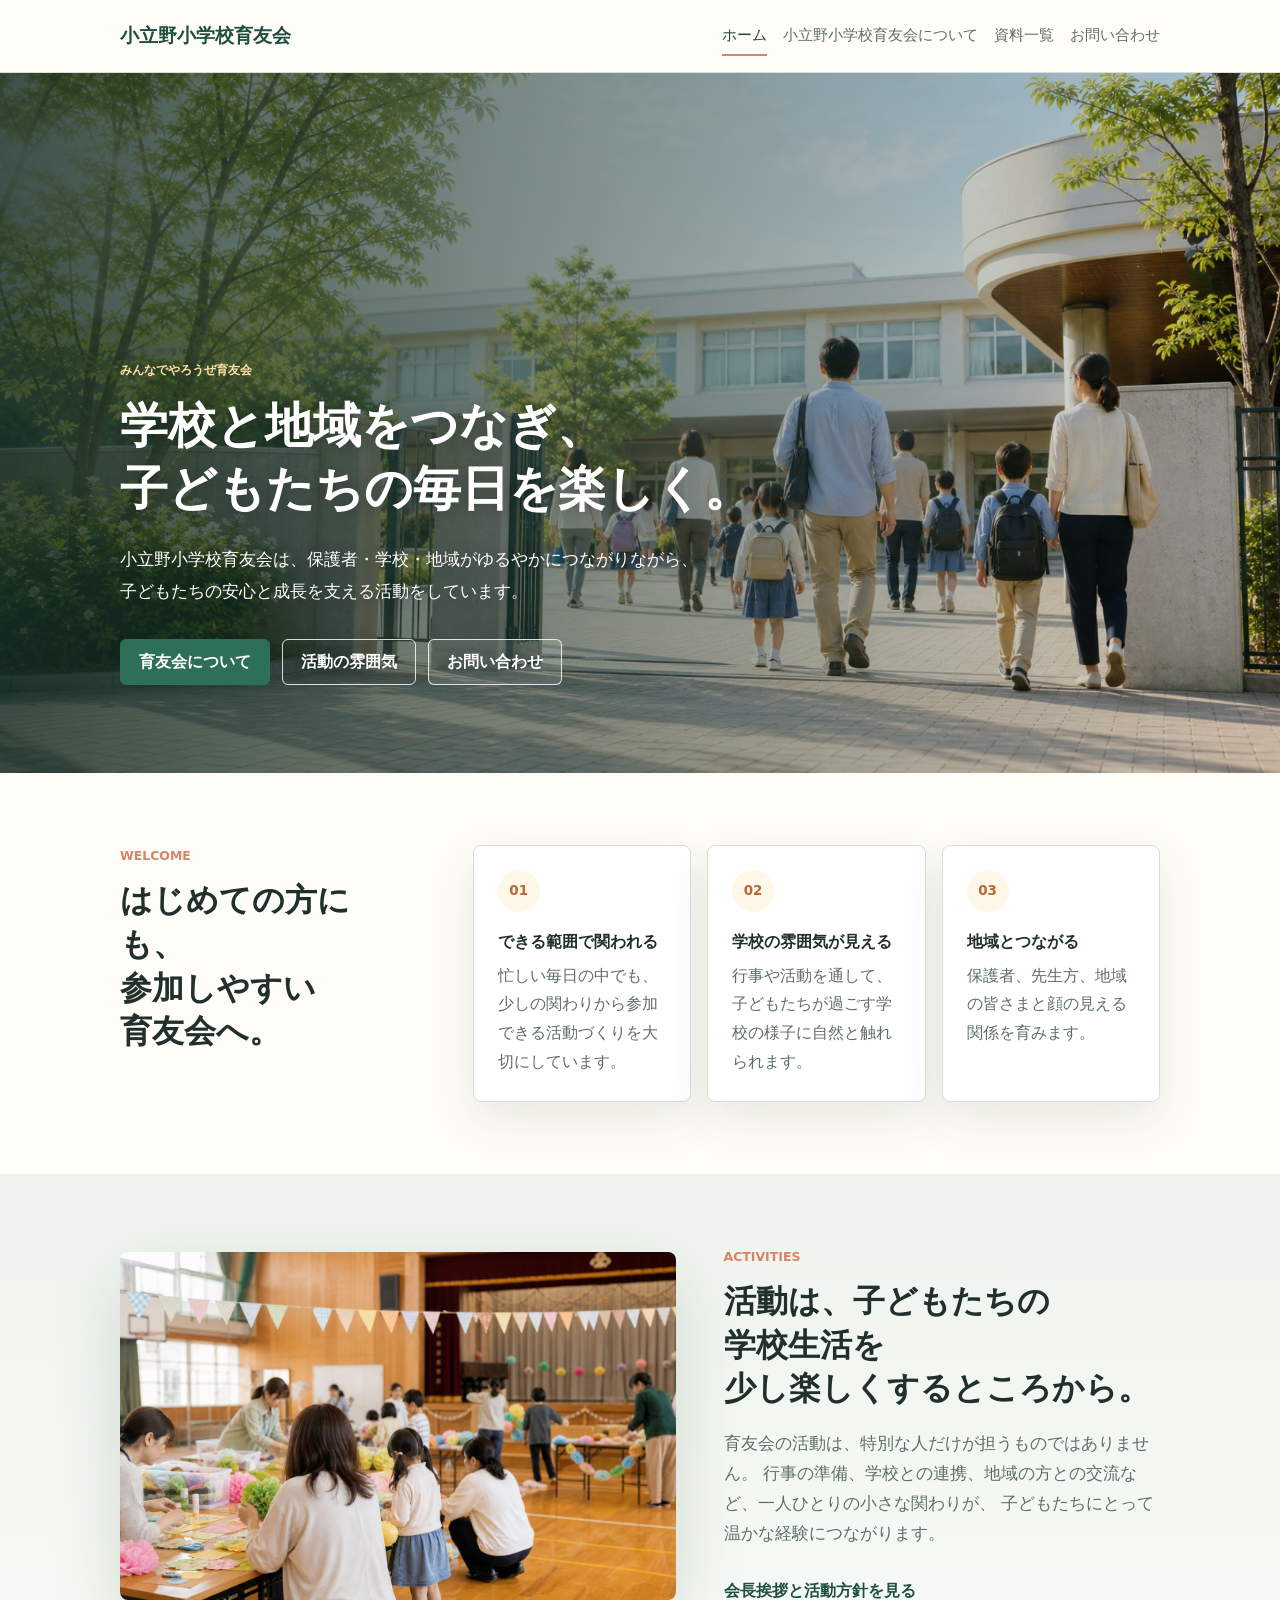
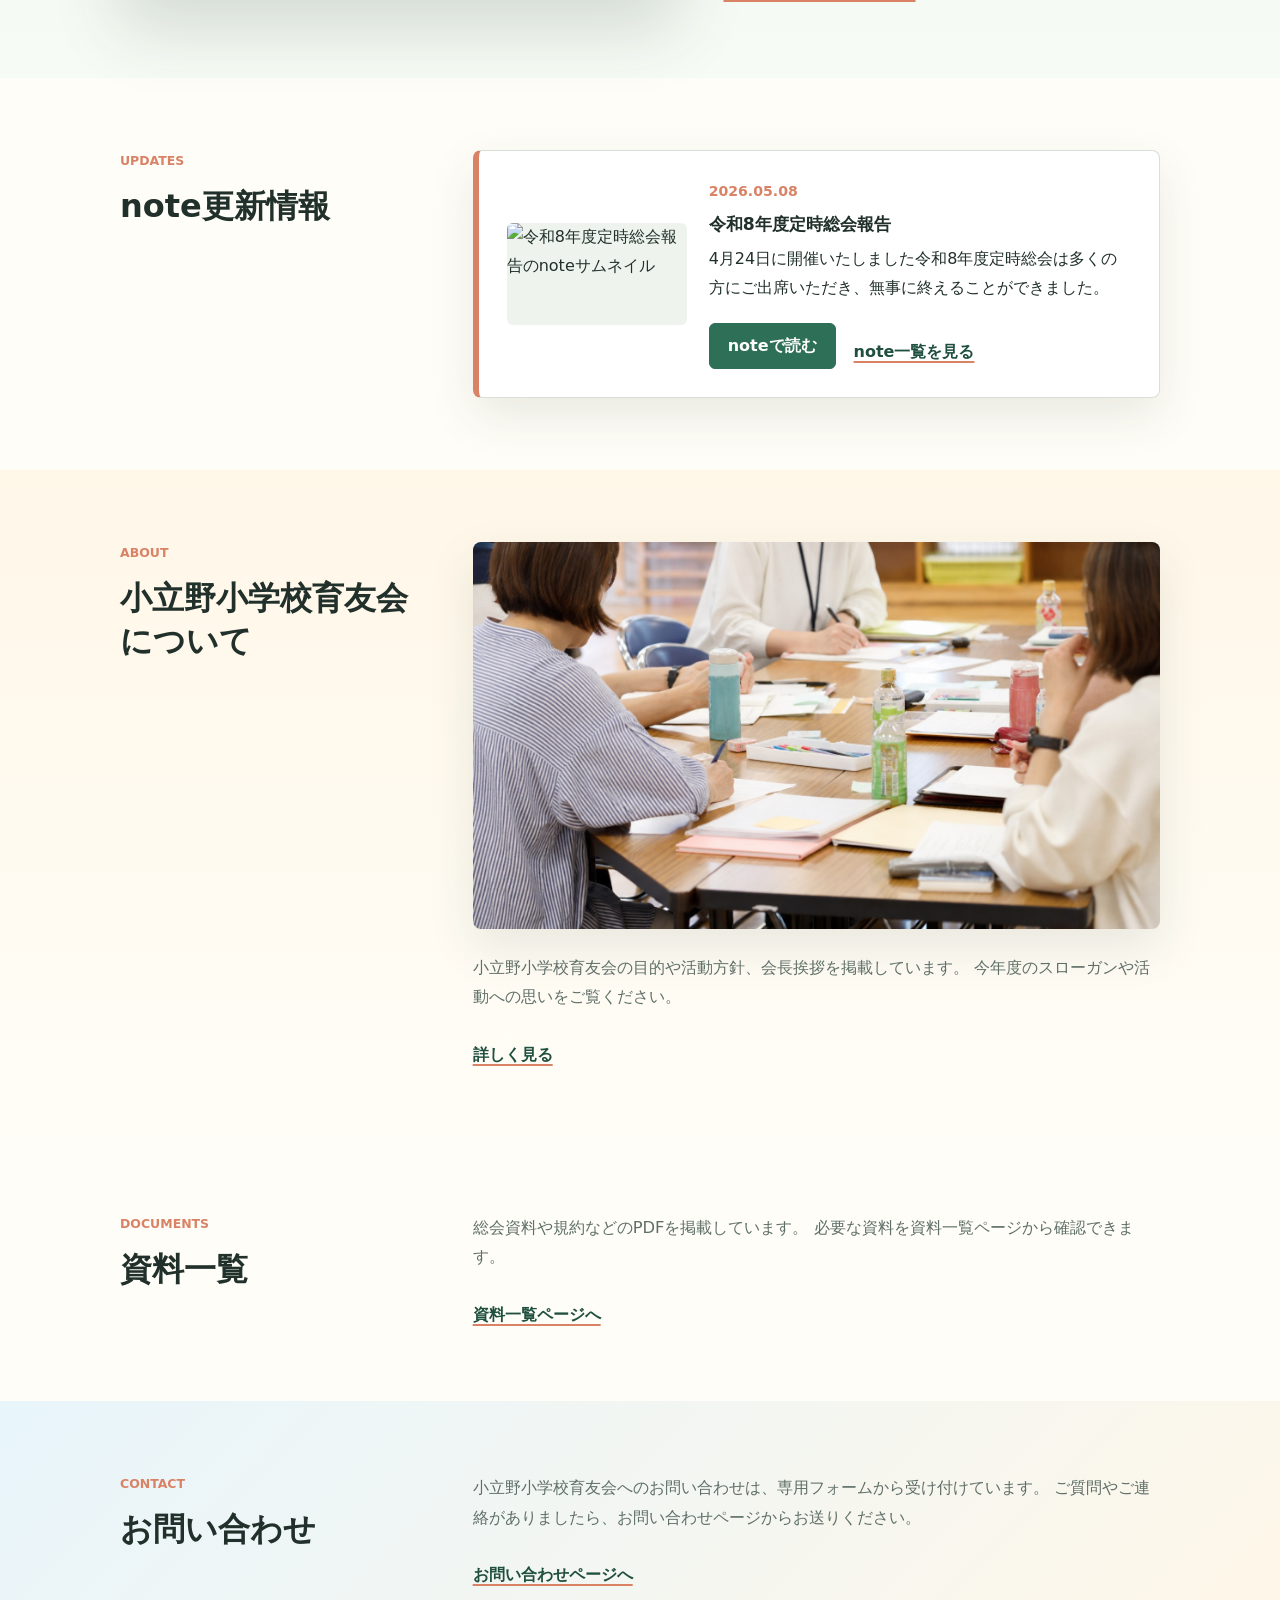
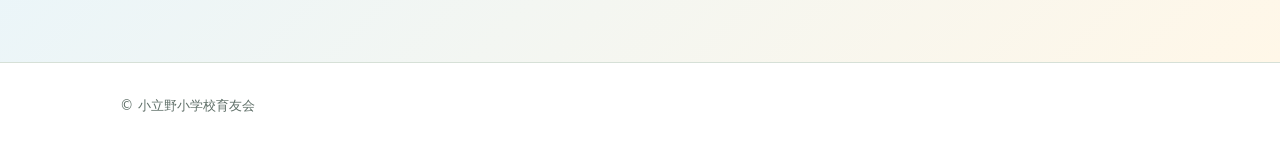
==== index.html @ 8ec5bdec "Add static GitHub Pages site" ====
<!doctype html>
<html lang="ja">
  <head>
    <meta charset="utf-8">
    <meta name="viewport" content="width=device-width, initial-scale=1">
    <title>小立野小学校育友会</title>
    <meta name="description" content="小立野小学校育友会の活動概要とnote更新情報をお知らせする公式サイトです。">
    <link rel="alternate" type="application/rss+xml" title="小立野小学校育友会 note RSS" href="https://note.com/kdtn_ikuyukai/rss/">
    <link rel="stylesheet" href="styles.css">
  </head>
  <body>
    <header class="site-header">
      <div class="container header-inner">
        <a class="site-title" href="index.html">小立野小学校育友会</a>
        <nav class="site-nav" aria-label="主要ナビゲーション">
          <a href="index.html" aria-current="page">ホーム</a>
          <a href="about.html">小立野小学校育友会について</a>
          <a href="assembly.html">資料一覧</a>
          <a href="contact.html">お問い合わせ</a>
        </nav>
      </div>
    </header>

    <main>
      <section class="hero photo-hero home-hero">
        <div class="container hero-inner">
          <div class="hero-content">
            <p class="eyebrow">みんなでやろうぜ育友会</p>
            <h1 class="hero-title">
              <span>学校と地域をつなぎ、</span>
              <span>子どもたちの毎日を楽しく。</span>
            </h1>
            <p class="lead">
             <span>小立野小学校育友会は、保護者・学校・地域がゆるやかにつながりながら、</span> <br>
            <span>子どもたちの安心と成長を支える活動をしています。</span>
            </p>
            <div class="hero-actions" aria-label="主要リンク">
              <a class="button primary" href="about.html">育友会について</a>
              <a class="button secondary" href="#activities">活動の雰囲気</a>
              <a class="button tertiary" href="contact.html">お問い合わせ</a>
            </div>
          </div>
        </div>
      </section>

      <section class="section welcome-section">
        <div class="container section-grid">
          <div>
            <p class="eyebrow">Welcome</p>
            <h2>
              <span>はじめての方にも、</span>
              <span>参加しやすい</span>
              <span>育友会へ。</span>
            </h2>
          </div>
          <div class="feature-grid">
            <article class="feature-card">
              <p class="feature-icon" aria-hidden="true">01</p>
              <h3>できる範囲で関われる</h3>
              <p>
                忙しい毎日の中でも、少しの関わりから参加できる活動づくりを大切にしています。
              </p>
            </article>
            <article class="feature-card">
              <p class="feature-icon" aria-hidden="true">02</p>
              <h3>学校の雰囲気が見える</h3>
              <p>
                行事や活動を通して、子どもたちが過ごす学校の様子に自然と触れられます。
              </p>
            </article>
            <article class="feature-card">
              <p class="feature-icon" aria-hidden="true">03</p>
              <h3>地域とつながる</h3>
              <p>
                保護者、先生方、地域の皆さまと顔の見える関係を育みます。
              </p>
            </article>
          </div>
        </div>
      </section>

      <section id="activities" class="section muted">
        <div class="container split-section">
          <figure class="feature-photo">
            <img
              src="assets/images/activity-event.jpg"
              alt="保護者や子どもたちが学校行事の準備をしている様子"
              loading="lazy"
            >
          </figure>
          <div class="split-copy">
            <p class="eyebrow">Activities</p>
            <h2>
              <span>活動は、子どもたちの</span>
              <span>学校生活を</span>
              <span>少し楽しくするところから。</span>
            </h2>
            <p>
              育友会の活動は、特別な人だけが担うものではありません。
              行事の準備、学校との連携、地域の方との交流など、一人ひとりの小さな関わりが、
              子どもたちにとって温かな経験につながります。
            </p>
            <a class="text-link" href="about.html">会長挨拶と活動方針を見る</a>
          </div>
        </div>
      </section>

      <section id="note-updates" class="section">
        <div class="container section-grid">
          <div>
            <p class="eyebrow">Updates</p>
            <h2>note更新情報</h2>
          </div>
          <div class="update-list" aria-label="note更新情報">
            <article class="update-item note-update">
              <img
                class="update-thumb"
                src="https://assets.st-note.com/production/uploads/images/277559378/rectangle_large_type_2_5aa1ab38d3e55c124d10f3d4bc63d85d.png?width=800"
                alt="令和8年度定時総会報告のnoteサムネイル"
                loading="lazy"
              >
              <div class="update-copy">
                <p class="update-date">2026.05.08</p>
                <h3>
                  <a href="https://note.com/kdtn_ikuyukai/n/n5128365d3890" target="_blank" rel="noopener">
                    令和8年度定時総会報告
                  </a>
                </h3>
                <p>
                  4月24日に開催いたしました令和8年度定時総会は多くの方にご出席いただき、無事に終えることができました。
                </p>
                <div class="update-actions" aria-label="note関連リンク">
                  <a class="button primary" href="https://note.com/kdtn_ikuyukai/n/n5128365d3890" target="_blank" rel="noopener">
                    noteで読む
                  </a>
                  <a class="text-link" href="https://note.com/kdtn_ikuyukai" target="_blank" rel="noopener">
                    note一覧を見る
                  </a>
                </div>
              </div>
            </article>
          </div>
        </div>
      </section>

      <section class="section soft-band">
        <div class="container section-grid">
          <div>
            <p class="eyebrow">About</p>
            <h2>
              <span>小立野小学校育友会</span>
              <span>について</span>
            </h2>
          </div>
          <div class="media-text">
            <figure class="section-photo">
              <img
                src="assets/images/activity-meeting.jpg"
                alt="育友会の打ち合わせをしている様子"
                loading="lazy"
              >
            </figure>
            <div class="text-block">
              <p>
                小立野小学校育友会の目的や活動方針、会長挨拶を掲載しています。
                今年度のスローガンや活動への思いをご覧ください。
              </p>
              <a class="text-link" href="about.html">詳しく見る</a>
            </div>
          </div>
        </div>
      </section>

      <section class="section">
        <div class="container section-grid">
          <div>
            <p class="eyebrow">Documents</p>
            <h2>資料一覧</h2>
          </div>
          <div class="text-block">
            <p>
              総会資料や規約などのPDFを掲載しています。
              必要な資料を資料一覧ページから確認できます。
            </p>
            <a class="text-link" href="assembly.html">資料一覧ページへ</a>
          </div>
        </div>
      </section>

      <section class="section cta-section">
        <div class="container section-grid">
          <div>
            <p class="eyebrow">Contact</p>
            <h2>お問い合わせ</h2>
          </div>
          <div class="text-block">
            <p>
              小立野小学校育友会へのお問い合わせは、専用フォームから受け付けています。
              ご質問やご連絡がありましたら、お問い合わせページからお送りください。
            </p>
            <a class="text-link" href="contact.html">お問い合わせページへ</a>
          </div>
        </div>
      </section>
    </main>

    <footer class="site-footer">
      <div class="container">
        <small>&copy; 小立野小学校育友会</small>
      </div>
    </footer>
  </body>
</html>
---- styles.css ----
:root {
  color-scheme: light;
  --color-text: #21302a;
  --color-muted: #5f6f68;
  --color-bg: #fbfcf8;
  --color-surface: #ffffff;
  --color-soft: #eef4ed;
  --color-cream: #fff7e8;
  --color-sky: #e8f5fb;
  --color-line: #d6e0d7;
  --color-primary: #2e6f57;
  --color-primary-dark: #1f4f3e;
  --color-accent: #b56a35;
  --color-coral: #d98265;
  --shadow-soft: 0 18px 48px rgba(34, 55, 45, 0.1);
  --shadow-lift: 0 28px 70px rgba(34, 55, 45, 0.16);
}

* {
  box-sizing: border-box;
}

body {
  margin: 0;
  background: #fffdf7;
  color: var(--color-text);
  font-family:
    system-ui,
    -apple-system,
    BlinkMacSystemFont,
    "Segoe UI",
    sans-serif;
  line-height: 1.8;
}

a {
  color: inherit;
}

.container {
  width: min(100% - 40px, 1040px);
  margin: 0 auto;
}

.site-header {
  position: sticky;
  top: 0;
  z-index: 10;
  background: rgba(255, 253, 247, 0.92);
  border-bottom: 1px solid var(--color-line);
  backdrop-filter: blur(12px);
}

.header-inner {
  display: flex;
  align-items: center;
  justify-content: space-between;
  min-height: 72px;
  gap: 24px;
}

.site-title {
  color: var(--color-primary-dark);
  font-size: 1.18rem;
  font-weight: 700;
  text-decoration: none;
  white-space: nowrap;
}

.site-nav {
  display: flex;
  flex-wrap: wrap;
  justify-content: flex-end;
  gap: 8px 16px;
  color: var(--color-muted);
  font-size: 0.92rem;
}

.site-nav a {
  border-bottom: 2px solid transparent;
  padding: 6px 0;
  text-decoration: none;
}

.site-nav a:hover,
.site-nav a:focus-visible,
.site-nav a[aria-current="page"] {
  color: var(--color-primary-dark);
  border-bottom-color: var(--color-coral);
}

.hero,
.page-heading {
  padding: 72px 0 64px;
  background:
    linear-gradient(135deg, rgba(238, 244, 237, 0.92), rgba(255, 255, 255, 0.7)),
    var(--color-soft);
}

.photo-hero {
  display: flex;
  align-items: flex-end;
  min-height: 700px;
  padding: 0;
  background-position: center;
  background-size: cover;
}

.home-hero {
  background-image:
    linear-gradient(90deg, rgba(19, 45, 35, 0.82), rgba(19, 45, 35, 0.5) 45%, rgba(19, 45, 35, 0.08)),
    url("assets/images/community-hero-v2.jpg");
}

.hero-content {
  width: 100%;
  padding: 88px 0;
}

.photo-hero .eyebrow,
.photo-hero h1,
.photo-hero .lead {
  color: #ffffff;
  text-shadow: 0 2px 18px rgba(0, 0, 0, 0.3);
}

.photo-hero .eyebrow {
  color: #ffe0a8;
}

.page-heading-photo {
  position: relative;
  overflow: hidden;
  background-position: center;
  background-size: cover;
}

.page-heading-photo::before {
  position: absolute;
  inset: 0;
  content: "";
  background: linear-gradient(90deg, rgba(255, 253, 247, 0.96), rgba(255, 253, 247, 0.72));
}

.page-heading-photo .container {
  position: relative;
}

.about-heading {
  background-image: url("assets/images/activity-event.jpg");
}

.documents-heading {
  background-image: url("assets/images/documents-heading.jpg");
  background-position: center 58%;
}

.contact-heading {
  background-image: url("assets/images/contact-desk.jpg");
}

.eyebrow {
  margin: 0 0 12px;
  color: var(--color-coral);
  font-size: 0.78rem;
  font-weight: 700;
  letter-spacing: 0;
  text-transform: uppercase;
}

h1,
h2,
h3,
p {
  margin-top: 0;
}

h1 {
  margin-bottom: 22px;
  font-size: 2.35rem;
  line-height: 1.28;
}

h2 {
  margin-bottom: 18px;
  font-size: 2rem;
  line-height: 1.36;
}

h3 {
  margin-bottom: 8px;
  font-size: 1.08rem;
  line-height: 1.45;
}

h1 span,
h2 span {
  display: block;
}

.hero-title {
  max-width: 760px;
  font-size: 3rem;
  line-height: 1.32;
}

.lead {
  max-width: 680px;
  margin-bottom: 0;
  color: var(--color-muted);
  font-size: 1.06rem;
  line-height: 1.9;
}

.hero-actions {
  display: flex;
  flex-wrap: wrap;
  gap: 12px;
  margin-top: 32px;
}

.button {
  display: inline-flex;
  align-items: center;
  justify-content: center;
  min-height: 46px;
  border: 1px solid var(--color-primary);
  border-radius: 6px;
  padding: 0 18px;
  font-weight: 700;
  text-decoration: none;
  transition:
    box-shadow 160ms ease,
    transform 160ms ease,
    background-color 160ms ease;
}

.button.primary {
  background: var(--color-primary);
  color: #ffffff;
}

.button.secondary {
  background: transparent;
  color: var(--color-primary-dark);
}

.button.tertiary {
  background: rgba(255, 255, 255, 0.12);
  color: var(--color-primary-dark);
}

.photo-hero .button.secondary,
.photo-hero .button.tertiary {
  border-color: rgba(255, 255, 255, 0.82);
  color: #ffffff;
}

.button:hover,
.button:focus-visible {
  box-shadow: 0 0 0 4px rgba(46, 111, 87, 0.14);
  transform: translateY(-1px);
}

.button.disabled {
  border-color: var(--color-line);
  background: var(--color-soft);
  color: var(--color-muted);
  cursor: default;
}

.section {
  padding: 72px 0;
}

.section.muted {
  background: linear-gradient(180deg, var(--color-soft), #f7fbf5);
}

.soft-band {
  background: linear-gradient(180deg, var(--color-cream), #fffdf7);
}

.cta-section {
  background: linear-gradient(135deg, var(--color-sky), var(--color-cream));
}

.section-grid {
  display: grid;
  grid-template-columns: minmax(180px, 0.42fr) minmax(0, 1fr);
  gap: 40px 64px;
  align-items: start;
}

.update-list,
.message,
.text-block,
.about-overview,
.download-list,
.feature-grid,
.value-grid,
.split-copy,
.form-panel {
  max-width: 720px;
}

.update-item,
.message,
.overview-card,
.download-item,
.feature-card,
.value-card,
.structure-panel,
.form-panel {
  border: 1px solid var(--color-line);
  border-radius: 8px;
  background: var(--color-surface);
  box-shadow: var(--shadow-soft);
}

.welcome-section {
  background: #fffdf7;
}

.feature-grid {
  display: grid;
  grid-template-columns: repeat(3, minmax(0, 1fr));
  gap: 16px;
}

.feature-card {
  padding: 24px;
}

.about-overview {
  display: grid;
  gap: 20px;
}

.overview-card {
  padding: 32px;
  background:
    linear-gradient(180deg, rgba(255, 247, 232, 0.64), rgba(255, 255, 255, 0.92)),
    var(--color-surface);
}

.overview-card p {
  color: var(--color-muted);
  font-size: 1.04rem;
}

.overview-card p:first-child {
  color: var(--color-primary-dark);
  font-weight: 700;
}

.overview-card p:last-child {
  margin-bottom: 0;
}

.activity-list {
  display: grid;
  grid-template-columns: repeat(2, minmax(0, 1fr));
  gap: 12px;
  margin: 0;
  padding: 0;
  list-style: none;
}

.activity-list li {
  display: flex;
  align-items: center;
  justify-content: space-between;
  gap: 14px;
  min-height: 58px;
  border: 1px solid var(--color-line);
  border-radius: 8px;
  padding: 12px 16px;
  background: var(--color-surface);
  box-shadow: 0 10px 28px rgba(34, 55, 45, 0.07);
}

.activity-list span {
  color: var(--color-primary-dark);
  font-weight: 700;
}

.activity-list small {
  flex: 0 0 auto;
  color: var(--color-coral);
  font-weight: 700;
}

.feature-card h3 {
  white-space: nowrap;
  word-break: keep-all;
  font-size: 1.02rem;
}

.feature-icon {
  display: inline-flex;
  align-items: center;
  justify-content: center;
  width: 42px;
  height: 42px;
  margin-bottom: 18px;
  border-radius: 999px;
  background: var(--color-cream);
  color: var(--color-accent);
  font-size: 0.84rem;
  font-weight: 800;
}

.feature-card p:last-child {
  margin-bottom: 0;
  color: var(--color-muted);
}

.value-grid {
  display: grid;
  gap: 16px;
}

.value-card {
  padding: 28px;
}

.value-heading {
  display: flex;
  align-items: center;
  gap: 14px;
  margin-bottom: 14px;
}

.value-heading .feature-icon {
  flex: 0 0 auto;
  margin-bottom: 0;
}

.value-card h3 {
  margin-bottom: 0;
  color: var(--color-primary-dark);
  font-size: 1.16rem;
  line-height: 1.5;
}

.value-card p:last-child {
  margin-bottom: 0;
  color: var(--color-muted);
}

.split-section {
  display: grid;
  grid-template-columns: minmax(0, 1.12fr) minmax(280px, 0.88fr);
  gap: 48px;
  align-items: center;
}

.feature-photo {
  margin: 0;
  overflow: hidden;
  border-radius: 8px;
  box-shadow: var(--shadow-lift);
}

.feature-photo img {
  display: block;
  width: 100%;
  aspect-ratio: 16 / 10;
  object-fit: cover;
}

.split-copy p:not(.eyebrow) {
  color: var(--color-muted);
  font-size: 1.04rem;
}

.update-item {
  padding: 28px;
  border-left: 6px solid var(--color-coral);
}

.note-update {
  display: grid;
  grid-template-columns: 180px minmax(0, 1fr);
  gap: 22px;
  align-items: center;
}

.update-thumb {
  display: block;
  width: 100%;
  aspect-ratio: 16 / 9;
  border-radius: 6px;
  object-fit: cover;
  background: var(--color-soft);
}

.update-copy {
  min-width: 0;
}

.update-copy h3 a {
  text-decoration: none;
}

.update-copy h3 a:hover,
.update-copy h3 a:focus-visible {
  color: var(--color-primary);
}

.update-actions {
  display: flex;
  flex-wrap: wrap;
  gap: 12px 18px;
  align-items: center;
  margin-top: 20px;
}

.download-list {
  display: grid;
  gap: 16px;
}

.documents-layout {
  max-width: 900px;
}

.documents-layout .download-list {
  max-width: none;
}

.download-item {
  display: grid;
  grid-template-columns: minmax(0, 1fr) auto;
  gap: 24px;
  align-items: center;
  padding: 24px;
  transition:
    box-shadow 160ms ease,
    transform 160ms ease;
}

.download-item:hover {
  box-shadow: var(--shadow-lift);
  transform: translateY(-2px);
}

.download-item p:last-child {
  margin-bottom: 0;
  color: var(--color-muted);
}

.file-meta {
  margin-bottom: 6px;
  color: var(--color-coral);
  font-size: 0.82rem;
  font-weight: 700;
}

.update-date {
  margin-bottom: 8px;
  color: var(--color-coral);
  font-size: 0.88rem;
  font-weight: 700;
}

.message {
  padding: 44px;
  font-size: 1.04rem;
  background:
    linear-gradient(180deg, rgba(255, 247, 232, 0.58), rgba(255, 255, 255, 0.9)),
    var(--color-surface);
}

.president-message {
  display: grid;
  grid-template-columns: 220px minmax(0, 1fr);
  gap: 28px;
}

.president-photo {
  align-self: start;
  margin: 0;
  overflow: hidden;
  border-radius: 8px;
  background: var(--color-soft);
}

.president-photo img {
  display: block;
  width: 100%;
  aspect-ratio: 4 / 5;
  object-fit: cover;
  object-position: center top;
}

.structure-panel {
  max-width: 760px;
  margin: 0;
  padding: 24px;
  background: #ffffff;
}

.structure-panel img {
  display: block;
  width: 100%;
  height: auto;
  border-radius: 6px;
}

.message-body {
  min-width: 0;
}

.contact-layout {
  max-width: 900px;
}

.contact-layout .form-panel {
  max-width: none;
}

.form-panel {
  padding: 36px;
}

.form-embed {
  display: grid;
  gap: 18px;
}

.form-embed h2 {
  margin-bottom: 0;
}

.form-embed p {
  margin-bottom: 0;
  color: var(--color-muted);
}

.form-link {
  justify-self: start;
}

.google-form-frame {
  display: block;
  width: 100%;
  height: 1803px;
  border: 1px solid var(--color-line);
  border-radius: 8px;
  background: var(--color-soft);
}

.form-note {
  font-size: 0.92rem;
}

.message p:last-child,
.text-block p:last-child,
.update-item p:last-child {
  margin-bottom: 0;
}

.signature {
  margin-top: 32px;
  color: var(--color-primary-dark);
  font-weight: 700;
  text-align: right;
}

.text-block {
  color: var(--color-muted);
  font-size: 1.02rem;
}

.media-text {
  display: grid;
  gap: 24px;
  max-width: 760px;
}

.section-photo {
  margin: 0;
  overflow: hidden;
  border-radius: 8px;
  box-shadow: var(--shadow-soft);
}

.section-photo img {
  display: block;
  width: 100%;
  aspect-ratio: 16 / 9;
  object-fit: cover;
}

.text-link {
  display: inline-block;
  margin-top: 12px;
  color: var(--color-primary-dark);
  font-weight: 700;
  text-decoration-color: var(--color-coral);
  text-decoration-thickness: 2px;
  text-underline-offset: 4px;
}

.site-footer {
  border-top: 1px solid var(--color-line);
  padding: 28px 0;
  color: var(--color-muted);
  background: var(--color-surface);
}

@media (max-width: 760px) {
  .container {
    width: min(100% - 28px, 1040px);
  }

  h1 {
    font-size: 1.95rem;
    line-height: 1.38;
  }

  h2 {
    font-size: 1.55rem;
    line-height: 1.45;
  }

  h3 {
    font-size: 1.02rem;
  }

  .hero-title {
    font-size: 2.08rem;
    line-height: 1.38;
  }

  .lead {
    font-size: 1rem;
  }

  .header-inner {
    align-items: flex-start;
    flex-direction: column;
    gap: 8px;
    padding: 16px 0;
  }

  .site-nav {
    justify-content: flex-start;
  }

  .hero,
  .page-heading {
    padding: 52px 0 48px;
  }

  .photo-hero {
    min-height: 620px;
    background-position: 62% center;
  }

  .hero-content {
    padding: 56px 0;
  }

  .section {
    padding: 52px 0;
  }

  .section-grid {
    grid-template-columns: 1fr;
    gap: 20px;
  }

  .feature-grid,
  .split-section {
    grid-template-columns: 1fr;
  }

  .activity-list {
    grid-template-columns: 1fr;
  }

  .value-heading {
    align-items: flex-start;
  }

  .split-section {
    gap: 28px;
  }

  .hero-actions {
    flex-direction: column;
    align-items: stretch;
  }

  .button {
    width: 100%;
  }

  .update-item,
  .message,
  .overview-card,
  .download-item,
  .value-card,
  .structure-panel,
  .form-panel {
    padding: 24px;
  }

  .download-item {
    grid-template-columns: 1fr;
  }

  .note-update {
    grid-template-columns: 1fr;
  }

  .president-message {
    grid-template-columns: 1fr;
  }

  .president-photo {
    width: min(100%, 220px);
  }

  .signature {
    text-align: left;
  }
}
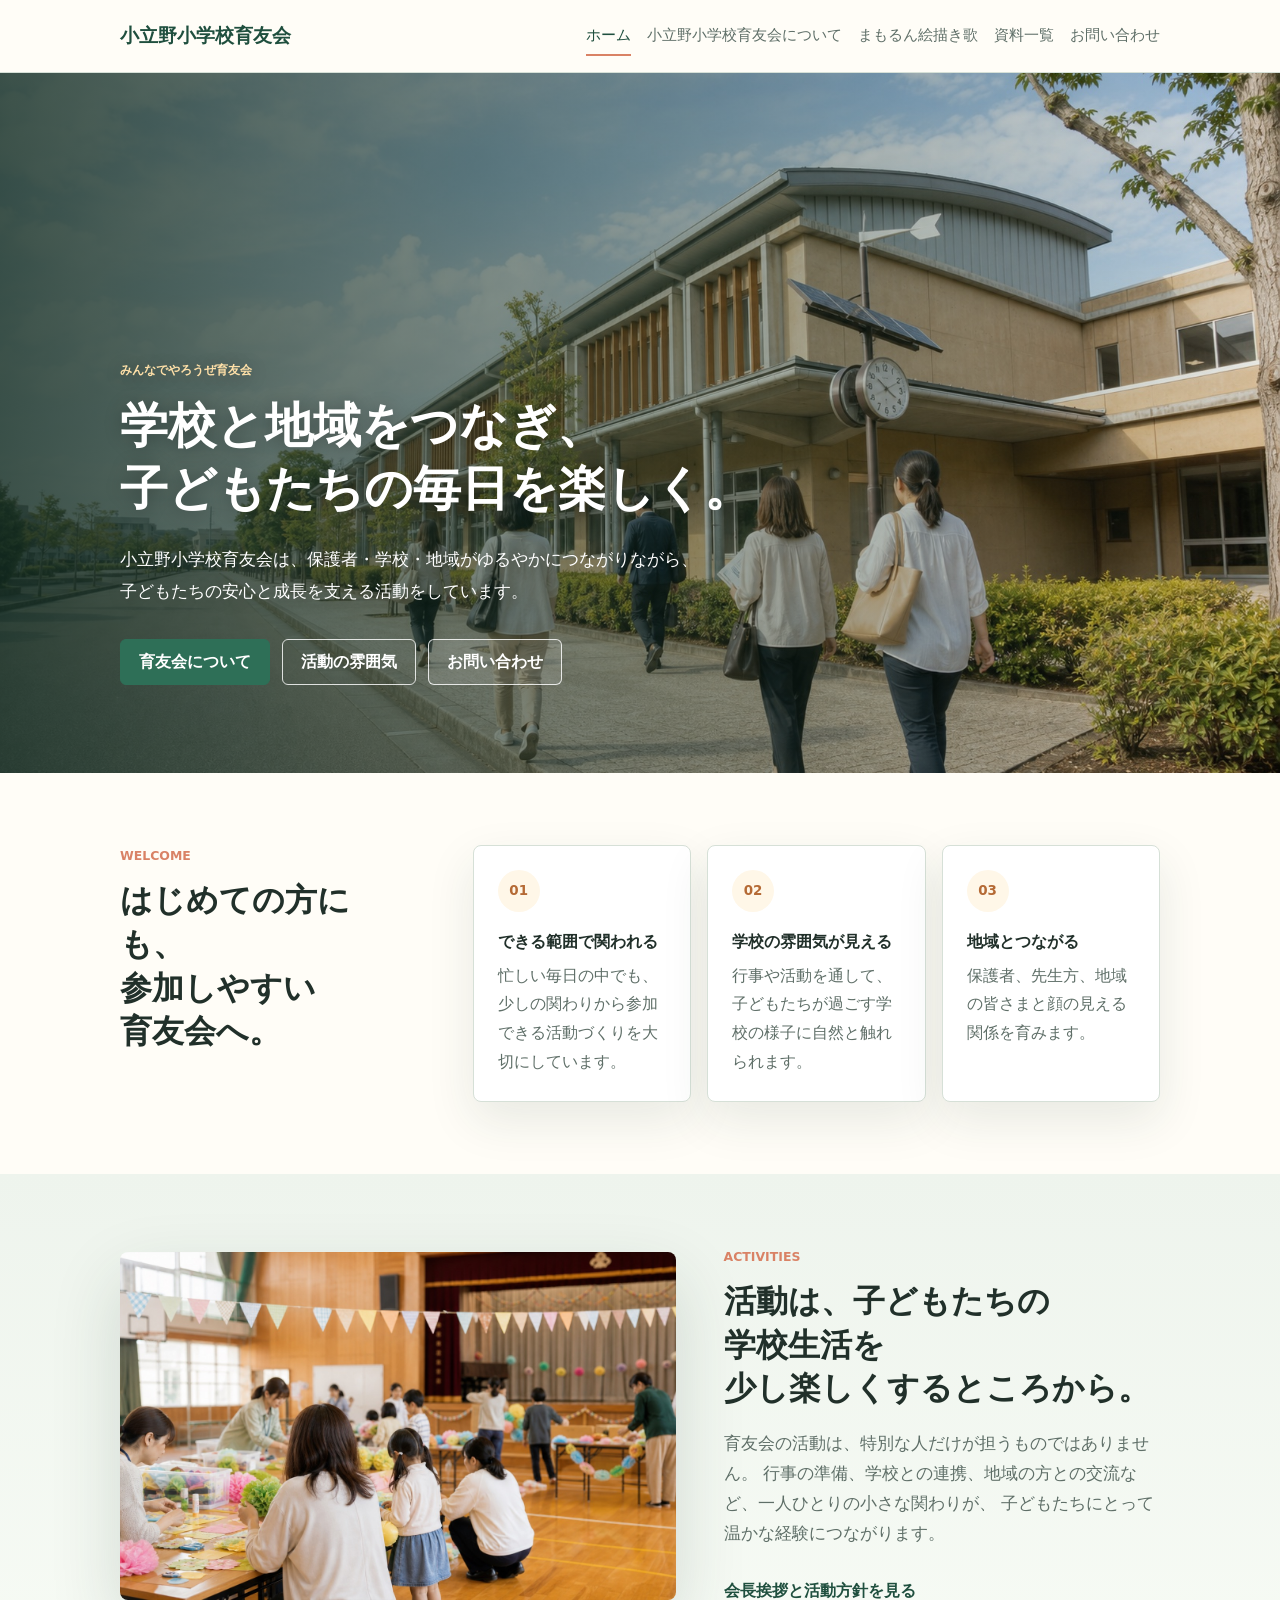
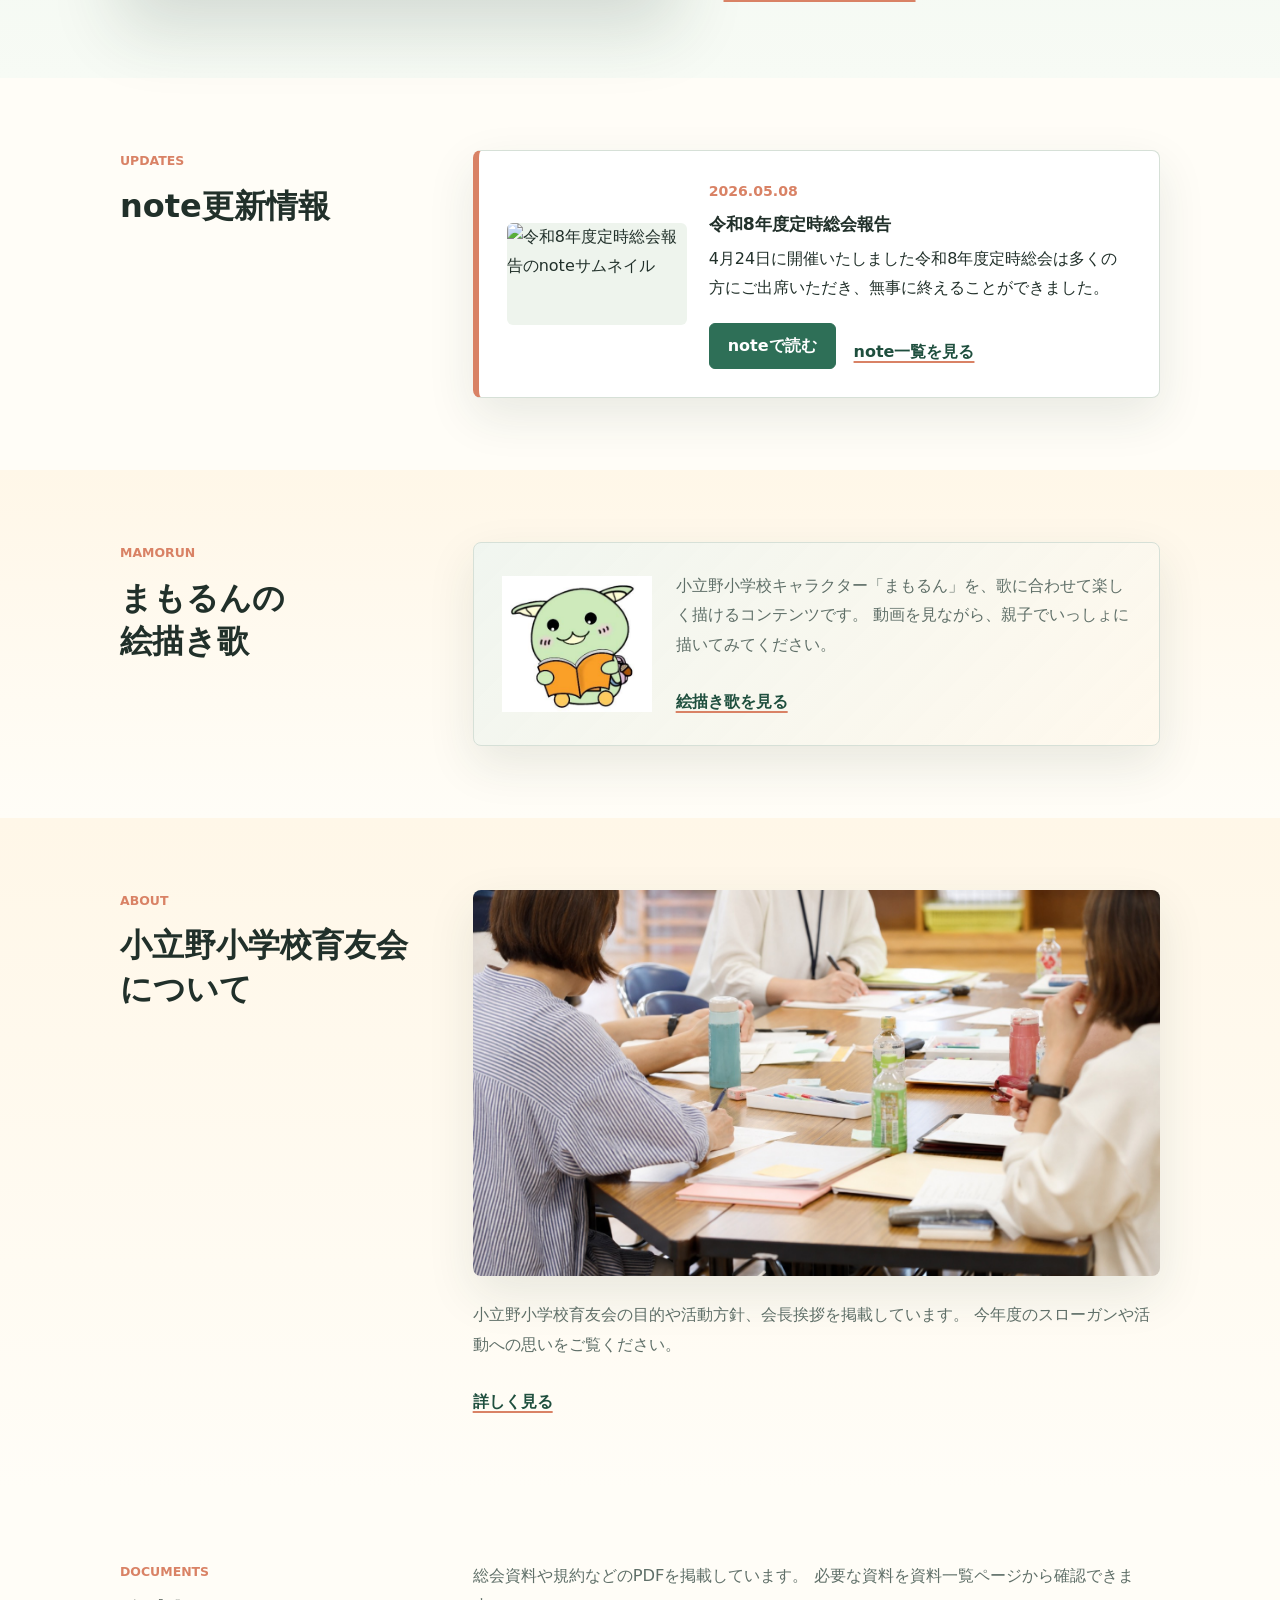
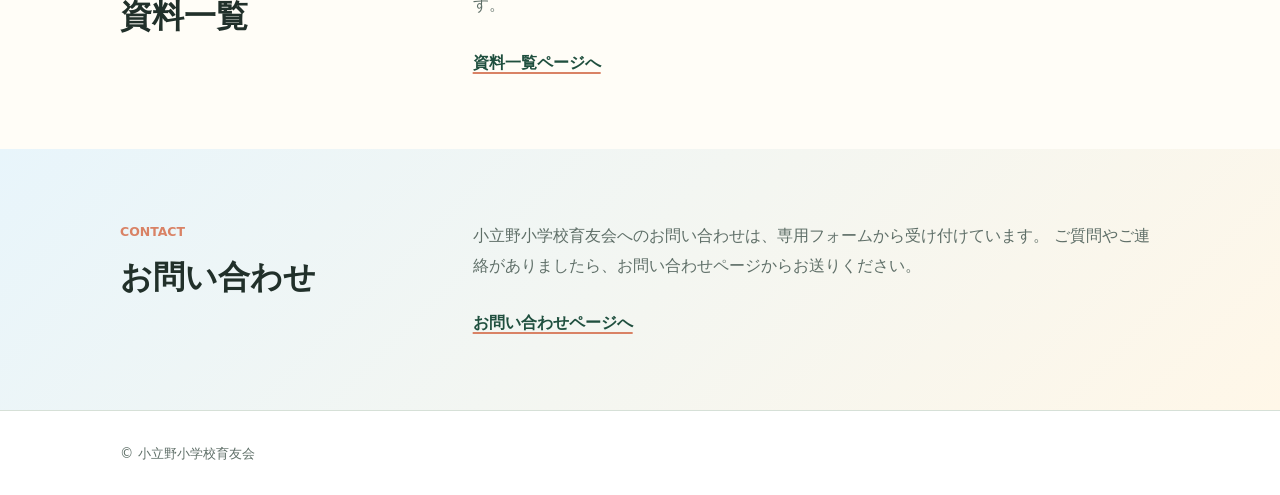
==== commit d0750638: "Add Mamorun drawing song page" ====
--- a/index.html
+++ b/index.html
@@ -15,6 +15,7 @@
         <nav class="site-nav" aria-label="主要ナビゲーション">
           <a href="index.html" aria-current="page">ホーム</a>
           <a href="about.html">小立野小学校育友会について</a>
+          <a href="mamorun.html">まもるん絵描き歌</a>
           <a href="assembly.html">資料一覧</a>
           <a href="contact.html">お問い合わせ</a>
         </nav>
@@ -146,6 +147,33 @@
       <section class="section soft-band">
         <div class="container section-grid">
           <div>
+            <p class="eyebrow">Mamorun</p>
+            <h2>
+              <span>まもるんの</span>
+              <span>絵描き歌</span>
+            </h2>
+          </div>
+          <div class="mamorun-feature">
+            <img
+              class="mamorun-thumb"
+              src="assets/images/mamorun.png"
+              alt="小立野小学校キャラクター まもるん"
+              loading="lazy"
+            >
+            <div class="text-block">
+              <p>
+                小立野小学校キャラクター「まもるん」を、歌に合わせて楽しく描けるコンテンツです。
+                動画を見ながら、親子でいっしょに描いてみてください。
+              </p>
+              <a class="text-link" href="mamorun.html">絵描き歌を見る</a>
+            </div>
+          </div>
+        </div>
+      </section>
+
+      <section class="section soft-band">
+        <div class="container section-grid">
+          <div>
             <p class="eyebrow">About</p>
             <h2>
               <span>小立野小学校育友会</span>
--- a/styles.css
+++ b/styles.css
@@ -109,7 +109,7 @@
 .home-hero {
   background-image:
     linear-gradient(90deg, rgba(19, 45, 35, 0.82), rgba(19, 45, 35, 0.5) 45%, rgba(19, 45, 35, 0.08)),
-    url("assets/images/community-hero-v2.jpg");
+    url("assets/images/community-hero-kodatsuno.jpg");
 }
 
 .hero-content {
@@ -300,7 +300,8 @@
 .feature-grid,
 .value-grid,
 .split-copy,
-.form-panel {
+.form-panel,
+.mamorun-feature {
   max-width: 720px;
 }
 
@@ -311,7 +312,8 @@
 .feature-card,
 .value-card,
 .structure-panel,
-.form-panel {
+.form-panel,
+.video-panel {
   border: 1px solid var(--color-line);
   border-radius: 8px;
   background: var(--color-surface);
@@ -517,6 +519,175 @@
   margin-top: 20px;
 }
 
+.mamorun-feature {
+  display: grid;
+  grid-template-columns: 150px minmax(0, 1fr);
+  gap: 24px;
+  align-items: center;
+  padding: 28px;
+  border: 1px solid var(--color-line);
+  border-radius: 8px;
+  background:
+    linear-gradient(135deg, rgba(238, 244, 237, 0.86), rgba(255, 247, 232, 0.76)),
+    var(--color-surface);
+  box-shadow: var(--shadow-soft);
+}
+
+.mamorun-thumb {
+  display: block;
+  width: 100%;
+  max-width: 150px;
+  height: auto;
+  justify-self: center;
+}
+
+.mamorun-video-section {
+  background:
+    linear-gradient(180deg, #fffdf7, rgba(232, 245, 251, 0.42)),
+    #fffdf7;
+}
+
+.mamorun-showcase {
+  display: grid;
+  grid-template-columns: minmax(0, 1fr) 260px;
+  gap: 36px;
+  align-items: end;
+  margin-bottom: 28px;
+}
+
+.mamorun-showcase-copy {
+  max-width: 720px;
+}
+
+.mamorun-showcase-copy p:not(.eyebrow) {
+  color: var(--color-muted);
+  font-size: 1.04rem;
+}
+
+.mamorun-showcase-copy .button {
+  margin-top: 10px;
+}
+
+.mamorun-character {
+  margin: 0;
+  padding: 22px;
+  border: 1px solid var(--color-line);
+  border-radius: 8px;
+  background:
+    linear-gradient(180deg, rgba(238, 244, 237, 0.9), rgba(255, 255, 255, 0.92)),
+    var(--color-surface);
+  box-shadow: var(--shadow-soft);
+}
+
+.mamorun-character img {
+  display: block;
+  width: min(100%, 260px);
+  height: auto;
+  margin: 0 auto;
+}
+
+.video-panel {
+  padding: 32px;
+}
+
+.video-panel-featured {
+  max-width: 1040px;
+  margin: 0 auto;
+  padding: 18px;
+  background:
+    linear-gradient(135deg, rgba(46, 111, 87, 0.18), rgba(255, 247, 232, 0.94)),
+    var(--color-surface);
+}
+
+.video-frame {
+  position: relative;
+  width: 100%;
+  overflow: hidden;
+  border: 1px solid var(--color-line);
+  border-radius: 6px;
+  aspect-ratio: 4 / 3;
+  background: var(--color-soft);
+}
+
+.video-frame-large {
+  border-radius: 8px;
+  aspect-ratio: 16 / 9;
+  box-shadow: 0 18px 52px rgba(34, 55, 45, 0.14);
+}
+
+.drive-preview-frame {
+  position: absolute;
+  inset: 0;
+  display: block;
+  width: 100%;
+  height: 100%;
+  border: 0;
+}
+
+.lyrics-layout {
+  display: grid;
+  grid-template-columns: minmax(180px, 0.32fr) minmax(0, 1fr);
+  gap: 40px 64px;
+  align-items: start;
+}
+
+.lyrics-panel {
+  position: relative;
+  overflow: hidden;
+  max-width: 760px;
+  border: 1px solid var(--color-line);
+  border-radius: 8px;
+  padding: 36px;
+  background:
+    linear-gradient(180deg, rgba(255, 247, 232, 0.74), rgba(255, 255, 255, 0.94)),
+    var(--color-surface);
+  box-shadow: var(--shadow-soft);
+}
+
+.lyrics-heading {
+  display: flex;
+  align-items: center;
+  gap: 16px;
+  margin-bottom: 26px;
+  padding-bottom: 18px;
+  border-bottom: 1px dashed rgba(46, 111, 87, 0.28);
+}
+
+.lyrics-heading img {
+  display: block;
+  width: 68px;
+  height: auto;
+  flex: 0 0 auto;
+}
+
+.lyrics-heading p {
+  margin: 0;
+  color: var(--color-primary-dark);
+  font-size: 1.08rem;
+  font-weight: 800;
+}
+
+.lyrics-panel p {
+  margin-bottom: 0;
+}
+
+.lyrics-lines {
+  display: grid;
+  gap: 10px;
+  margin: 0;
+  padding: 0;
+  color: var(--color-primary-dark);
+  font-size: 1.18rem;
+  font-weight: 700;
+  line-height: 1.9;
+}
+
+.lyrics-lines p {
+  border-radius: 8px;
+  padding: 8px 14px;
+  background: rgba(255, 255, 255, 0.64);
+}
+
 .download-list {
   display: grid;
   gap: 16px;
@@ -805,7 +976,10 @@
   .download-item,
   .value-card,
   .structure-panel,
-  .form-panel {
+  .form-panel,
+  .video-panel,
+  .mamorun-feature,
+  .mamorun-character {
     padding: 24px;
   }
 
@@ -817,6 +991,12 @@
     grid-template-columns: 1fr;
   }
 
+  .mamorun-feature,
+  .mamorun-showcase,
+  .lyrics-layout {
+    grid-template-columns: 1fr;
+  }
+
   .president-message {
     grid-template-columns: 1fr;
   }
